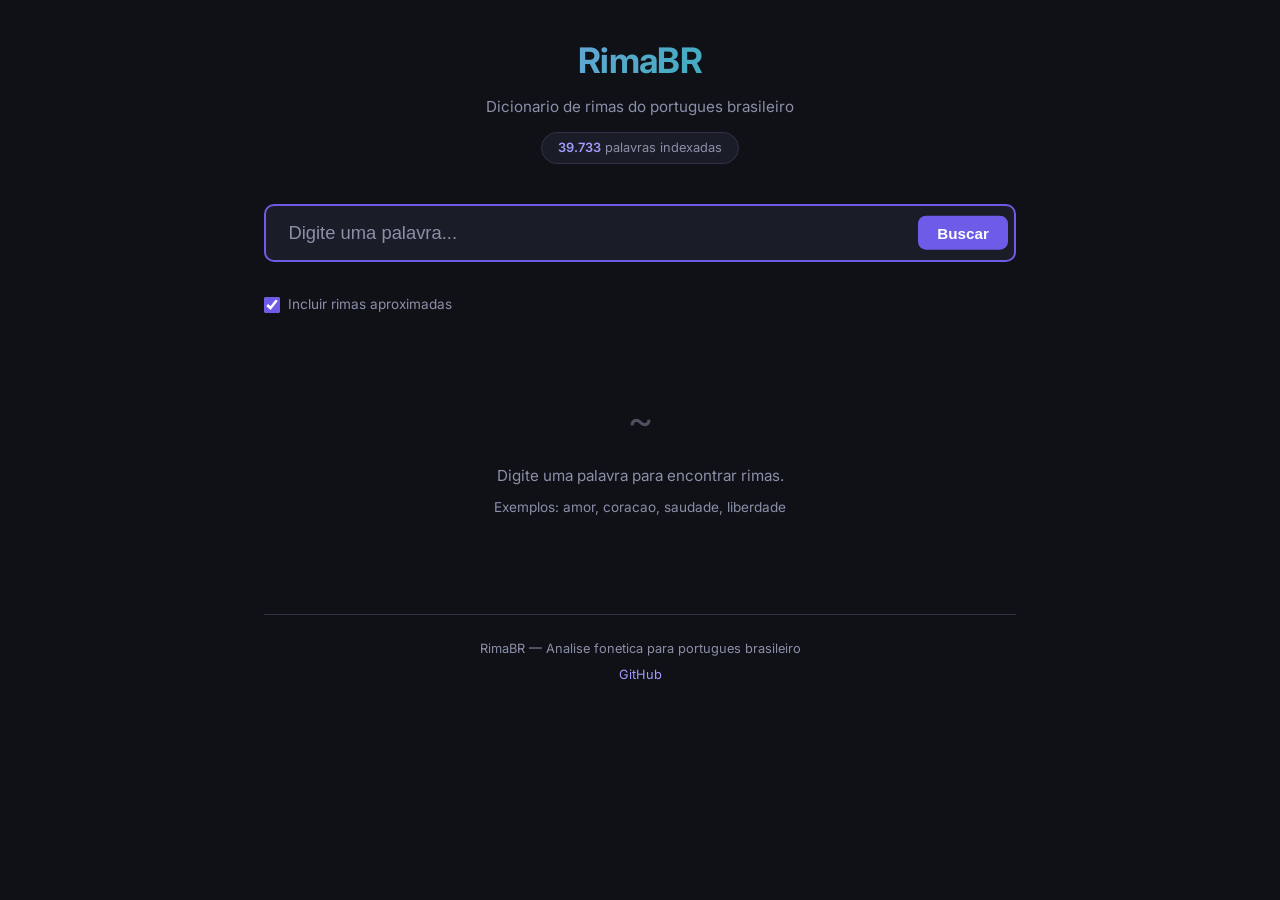
==== docs/index.html @ 6bec6268 "Add RimaBR static rhyme finder for GitHub Pages Build pipeline (build_index.py) pre-computes phoneti" ====
<!DOCTYPE html>
<html lang="pt-BR">
<head>
  <meta charset="UTF-8">
  <meta name="viewport" content="width=device-width, initial-scale=1.0">
  <title>RimaBR - Dicionario de Rimas do Portugues Brasileiro</title>
  <meta name="description" content="Encontre rimas perfeitas e aproximadas em portugues brasileiro. Ferramenta gratuita com analise fonetica de mais de 39.000 palavras.">
  <link rel="stylesheet" href="style.css">
  <link rel="preconnect" href="https://fonts.googleapis.com">
  <link href="https://fonts.googleapis.com/css2?family=Inter:wght@400;600;700&display=swap" rel="stylesheet">
</head>
<body>
  <div class="container">
    <header>
      <h1>RimaBR</h1>
      <p>Dicionario de rimas do portugues brasileiro</p>
      <div class="stats" id="stats">Carregando...</div>
    </header>

    <div class="search-box">
      <input
        type="text"
        id="search-input"
        placeholder="Digite uma palavra..."
        autocomplete="off"
        spellcheck="false"
        disabled
      >
      <button id="search-btn" disabled>Buscar</button>
      <div class="autocomplete" id="autocomplete"></div>
    </div>

    <div class="options">
      <label class="toggle">
        <input type="checkbox" id="near-toggle" checked>
        Incluir rimas aproximadas
      </label>
    </div>

    <div class="loading" id="loading" style="display:none">
      <span class="spinner"></span> Buscando rimas...
    </div>

    <div id="results">
      <div class="empty-state">
        <div class="icon">~</div>
        <p>Digite uma palavra para encontrar rimas.</p>
        <p style="margin-top:0.5rem;font-size:0.85rem">Exemplos: amor, coracao, saudade, liberdade</p>
      </div>
    </div>

    <footer>
      <p>RimaBR &mdash; Analise fonetica para portugues brasileiro</p>
      <p style="margin-top:0.3rem">
        <a href="https://github.com/guitorte/language-play-ptbr">GitHub</a>
      </p>
    </footer>
  </div>

  <script type="module" src="js/app.js"></script>
</body>
</html>
---- docs/style.css ----
/* RimaBR - Brazilian Portuguese Rhyme Finder */

:root {
  --bg: #0f1117;
  --surface: #1a1d27;
  --surface2: #232736;
  --border: #2e3347;
  --text: #e4e6f0;
  --text-dim: #8b8fa8;
  --accent: #6c5ce7;
  --accent-light: #a29bfe;
  --green: #00b894;
  --yellow: #fdcb6e;
  --orange: #e17055;
  --red: #d63031;
  --tag-bg: #2d2f45;
  --radius: 10px;
  --shadow: 0 4px 24px rgba(0,0,0,0.3);
}

* { margin: 0; padding: 0; box-sizing: border-box; }

body {
  font-family: 'Inter', -apple-system, BlinkMacSystemFont, 'Segoe UI', Roboto, sans-serif;
  background: var(--bg);
  color: var(--text);
  min-height: 100vh;
  line-height: 1.6;
}

.container {
  max-width: 800px;
  margin: 0 auto;
  padding: 2rem 1.5rem;
}

/* Header */
header {
  text-align: center;
  margin-bottom: 2.5rem;
}

header h1 {
  font-size: 2.2rem;
  font-weight: 700;
  letter-spacing: -0.02em;
  background: linear-gradient(135deg, var(--accent-light), var(--green));
  -webkit-background-clip: text;
  -webkit-text-fill-color: transparent;
  background-clip: text;
}

header p {
  color: var(--text-dim);
  margin-top: 0.4rem;
  font-size: 0.95rem;
}

.stats {
  display: inline-block;
  background: var(--surface);
  border: 1px solid var(--border);
  border-radius: 20px;
  padding: 0.3rem 1rem;
  font-size: 0.8rem;
  color: var(--text-dim);
  margin-top: 0.8rem;
}

.stats span { color: var(--accent-light); font-weight: 600; }

/* Search box */
.search-box {
  position: relative;
  margin-bottom: 2rem;
}

.search-box input {
  width: 100%;
  padding: 1rem 1.4rem;
  padding-right: 6rem;
  font-size: 1.15rem;
  background: var(--surface);
  border: 2px solid var(--border);
  border-radius: var(--radius);
  color: var(--text);
  outline: none;
  transition: border-color 0.2s;
}

.search-box input:focus {
  border-color: var(--accent);
}

.search-box input::placeholder {
  color: var(--text-dim);
}

.search-box button {
  position: absolute;
  right: 0.5rem;
  top: 50%;
  transform: translateY(-50%);
  padding: 0.55rem 1.2rem;
  background: var(--accent);
  color: #fff;
  border: none;
  border-radius: 8px;
  font-size: 0.95rem;
  font-weight: 600;
  cursor: pointer;
  transition: background 0.2s;
}

.search-box button:hover { background: var(--accent-light); }
.search-box button:disabled { opacity: 0.4; cursor: not-allowed; }

/* Autocomplete dropdown */
.autocomplete {
  position: absolute;
  top: 100%;
  left: 0;
  right: 0;
  background: var(--surface);
  border: 1px solid var(--border);
  border-radius: 0 0 var(--radius) var(--radius);
  max-height: 220px;
  overflow-y: auto;
  z-index: 10;
  display: none;
}

.autocomplete.open { display: block; }

.autocomplete div {
  padding: 0.6rem 1.2rem;
  cursor: pointer;
  font-size: 0.95rem;
}

.autocomplete div:hover,
.autocomplete div.active {
  background: var(--surface2);
  color: var(--accent-light);
}

/* Options row */
.options {
  display: flex;
  gap: 1rem;
  margin-bottom: 1.5rem;
  flex-wrap: wrap;
}

.toggle {
  display: flex;
  align-items: center;
  gap: 0.5rem;
  font-size: 0.85rem;
  color: var(--text-dim);
  cursor: pointer;
}

.toggle input[type="checkbox"] {
  accent-color: var(--accent);
  width: 16px;
  height: 16px;
}

/* Loading */
.loading {
  text-align: center;
  padding: 2rem;
  color: var(--text-dim);
}

.loading .spinner {
  display: inline-block;
  width: 24px;
  height: 24px;
  border: 3px solid var(--border);
  border-top-color: var(--accent);
  border-radius: 50%;
  animation: spin 0.8s linear infinite;
  margin-right: 0.5rem;
  vertical-align: middle;
}

@keyframes spin { to { transform: rotate(360deg); } }

/* Results */
.results { margin-top: 1rem; }

.results-section {
  margin-bottom: 2rem;
}

.results-section h2 {
  font-size: 1rem;
  font-weight: 600;
  color: var(--text-dim);
  text-transform: uppercase;
  letter-spacing: 0.08em;
  margin-bottom: 0.8rem;
  padding-bottom: 0.4rem;
  border-bottom: 1px solid var(--border);
}

.results-section h2 .count {
  color: var(--accent-light);
  font-weight: 700;
}

/* Analysis card */
.analysis-card {
  background: var(--surface);
  border: 1px solid var(--border);
  border-radius: var(--radius);
  padding: 1rem 1.2rem;
  margin-bottom: 1.5rem;
}

.analysis-card .word-title {
  font-size: 1.3rem;
  font-weight: 700;
  margin-bottom: 0.5rem;
}

.analysis-card .syllables {
  color: var(--accent-light);
  font-family: monospace;
  font-size: 1rem;
}

.analysis-card .tags {
  display: flex;
  gap: 0.4rem;
  flex-wrap: wrap;
  margin-top: 0.6rem;
}

.tag {
  display: inline-block;
  padding: 0.2rem 0.6rem;
  background: var(--tag-bg);
  border-radius: 6px;
  font-size: 0.78rem;
  color: var(--text-dim);
}

.tag.stress { color: var(--green); }
.tag.vowel { color: var(--yellow); }
.tag.rhyme-key { color: var(--accent-light); }

/* Word grid */
.word-grid {
  display: grid;
  grid-template-columns: repeat(auto-fill, minmax(160px, 1fr));
  gap: 0.5rem;
}

.word-card {
  background: var(--surface);
  border: 1px solid var(--border);
  border-radius: 8px;
  padding: 0.65rem 0.85rem;
  cursor: default;
  transition: border-color 0.15s, transform 0.15s;
}

.word-card:hover {
  border-color: var(--accent);
  transform: translateY(-1px);
}

.word-card .word {
  font-weight: 600;
  font-size: 0.98rem;
}

.word-card .meta {
  display: flex;
  align-items: center;
  gap: 0.4rem;
  margin-top: 0.25rem;
}

.score-bar {
  flex: 1;
  height: 4px;
  background: var(--border);
  border-radius: 2px;
  overflow: hidden;
}

.score-bar .fill {
  height: 100%;
  border-radius: 2px;
  transition: width 0.3s ease;
}

.score-bar .fill.perfect { background: var(--green); }
.score-bar .fill.strong { background: var(--accent-light); }
.score-bar .fill.good { background: var(--yellow); }
.score-bar .fill.weak { background: var(--orange); }
.score-bar .fill.poor { background: var(--red); }

.word-card .score-label {
  font-size: 0.7rem;
  color: var(--text-dim);
  min-width: 2.2rem;
  text-align: right;
}

/* Empty state */
.empty-state {
  text-align: center;
  padding: 3rem 1rem;
  color: var(--text-dim);
}

.empty-state .icon {
  font-size: 2.5rem;
  margin-bottom: 0.8rem;
  opacity: 0.5;
}

.empty-state p { font-size: 0.95rem; }

/* Footer */
footer {
  text-align: center;
  margin-top: 3rem;
  padding-top: 1.5rem;
  border-top: 1px solid var(--border);
  color: var(--text-dim);
  font-size: 0.8rem;
}

footer a {
  color: var(--accent-light);
  text-decoration: none;
}

footer a:hover { text-decoration: underline; }

/* Responsive */
@media (max-width: 600px) {
  .container { padding: 1.2rem 1rem; }
  header h1 { font-size: 1.6rem; }
  .search-box input { font-size: 1rem; padding: 0.85rem 1rem; padding-right: 5rem; }
  .word-grid { grid-template-columns: repeat(auto-fill, minmax(130px, 1fr)); }
}
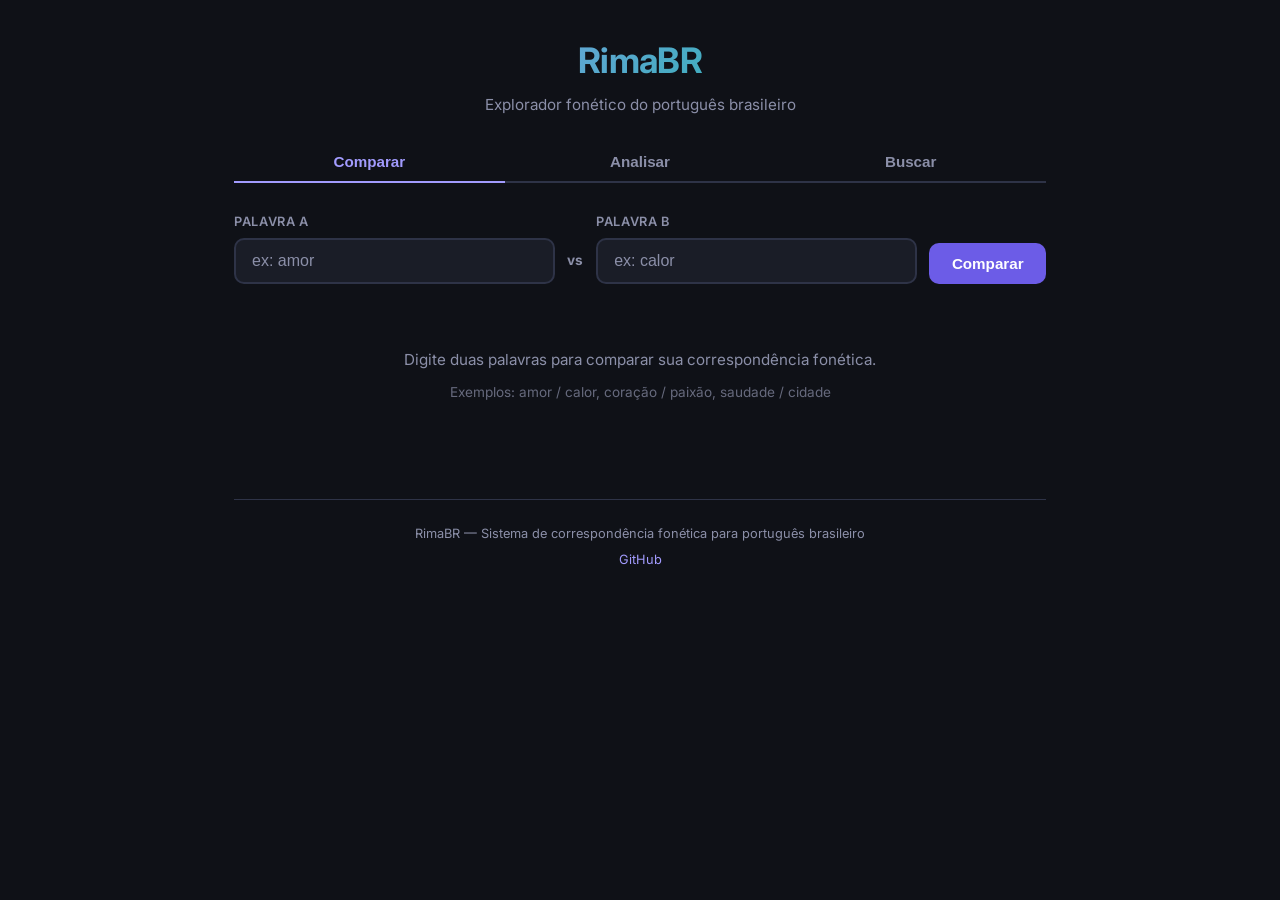
==== commit 9121d1ee: "Pivot app to phonetic match explorer with Compare/Analyze/Search tabs The web app now foregrounds th" ====
--- a/docs/index.html
+++ b/docs/index.html
@@ -3,54 +3,120 @@
 <head>
   <meta charset="UTF-8">
   <meta name="viewport" content="width=device-width, initial-scale=1.0">
-  <title>RimaBR - Dicionario de Rimas do Portugues Brasileiro</title>
-  <meta name="description" content="Encontre rimas perfeitas e aproximadas em portugues brasileiro. Ferramenta gratuita com analise fonetica de mais de 39.000 palavras.">
+  <title>RimaBR - Explorador Fonético do Português Brasileiro</title>
+  <meta name="description" content="Explore o sistema de correspondência fonética do português brasileiro. Compare palavras, visualize análises e entenda como funciona a rima.">
   <link rel="stylesheet" href="style.css">
   <link rel="preconnect" href="https://fonts.googleapis.com">
-  <link href="https://fonts.googleapis.com/css2?family=Inter:wght@400;600;700&display=swap" rel="stylesheet">
+  <link href="https://fonts.googleapis.com/css2?family=Inter:wght@400;500;600;700&display=swap" rel="stylesheet">
 </head>
 <body>
   <div class="container">
     <header>
       <h1>RimaBR</h1>
-      <p>Dicionario de rimas do portugues brasileiro</p>
-      <div class="stats" id="stats">Carregando...</div>
+      <p class="subtitle">Explorador fonético do português brasileiro</p>
     </header>
 
-    <div class="search-box">
-      <input
-        type="text"
-        id="search-input"
-        placeholder="Digite uma palavra..."
-        autocomplete="off"
-        spellcheck="false"
-        disabled
-      >
-      <button id="search-btn" disabled>Buscar</button>
-      <div class="autocomplete" id="autocomplete"></div>
-    </div>
+    <!-- Tab Navigation -->
+    <nav class="tabs" role="tablist">
+      <button class="tab active" data-tab="compare" role="tab" aria-selected="true">Comparar</button>
+      <button class="tab" data-tab="analyze" role="tab" aria-selected="false">Analisar</button>
+      <button class="tab" data-tab="search" role="tab" aria-selected="false">Buscar</button>
+    </nav>
 
-    <div class="options">
-      <label class="toggle">
-        <input type="checkbox" id="near-toggle" checked>
-        Incluir rimas aproximadas
-      </label>
-    </div>
+    <!-- ==================== COMPARE TAB ==================== -->
+    <section id="tab-compare" class="tab-content active">
+      <div class="compare-inputs">
+        <div class="input-group">
+          <label for="word-a">Palavra A</label>
+          <div class="search-box">
+            <input type="text" id="word-a" placeholder="ex: amor" autocomplete="off" spellcheck="false">
+            <div class="autocomplete" id="ac-a"></div>
+          </div>
+        </div>
+        <div class="compare-vs">vs</div>
+        <div class="input-group">
+          <label for="word-b">Palavra B</label>
+          <div class="search-box">
+            <input type="text" id="word-b" placeholder="ex: calor" autocomplete="off" spellcheck="false">
+            <div class="autocomplete" id="ac-b"></div>
+          </div>
+        </div>
+        <button id="compare-btn" class="action-btn">Comparar</button>
+      </div>
 
-    <div class="loading" id="loading" style="display:none">
-      <span class="spinner"></span> Buscando rimas...
-    </div>
+      <!-- Context Switcher -->
+      <div class="context-switcher" id="context-switcher" style="display:none">
+        <span class="context-label">Contexto:</span>
+        <div class="context-pills">
+          <button class="pill active" data-ctx="general">Geral</button>
+          <button class="pill" data-ctx="strict_rhyme">Rima Estrita</button>
+          <button class="pill" data-ctx="assonance">Assonância</button>
+          <button class="pill" data-ctx="hip_hop">Hip-Hop</button>
+        </div>
+      </div>
 
-    <div id="results">
-      <div class="empty-state">
-        <div class="icon">~</div>
-        <p>Digite uma palavra para encontrar rimas.</p>
-        <p style="margin-top:0.5rem;font-size:0.85rem">Exemplos: amor, coracao, saudade, liberdade</p>
+      <div id="compare-results"></div>
+
+      <div class="empty-hint" id="compare-hint">
+        <p>Digite duas palavras para comparar sua correspondência fonética.</p>
+        <p class="examples">Exemplos: amor / calor, coração / paixão, saudade / cidade</p>
       </div>
-    </div>
+    </section>
+
+    <!-- ==================== ANALYZE TAB ==================== -->
+    <section id="tab-analyze" class="tab-content">
+      <div class="analyze-inputs">
+        <div class="input-group wide">
+          <label for="word-analyze">Palavra</label>
+          <div class="search-box">
+            <input type="text" id="word-analyze" placeholder="ex: coração" autocomplete="off" spellcheck="false">
+            <div class="autocomplete" id="ac-analyze"></div>
+          </div>
+        </div>
+        <button id="analyze-btn" class="action-btn">Analisar</button>
+      </div>
+
+      <div id="analyze-results"></div>
+
+      <div class="empty-hint" id="analyze-hint">
+        <p>Digite uma palavra para ver sua anatomia fonética completa.</p>
+        <p class="examples">Sílabas, acentuação, vogal tônica, sequências vocálicas e consonantais, prefixo e sufixo.</p>
+      </div>
+    </section>
+
+    <!-- ==================== SEARCH TAB ==================== -->
+    <section id="tab-search" class="tab-content">
+      <div class="search-inputs">
+        <div class="input-group wide">
+          <div class="search-box">
+            <input type="text" id="search-input" placeholder="Digite uma palavra..." autocomplete="off" spellcheck="false" disabled>
+            <div class="autocomplete" id="ac-search"></div>
+          </div>
+        </div>
+        <button id="search-btn" class="action-btn" disabled>Buscar</button>
+      </div>
+
+      <div class="options">
+        <label class="toggle">
+          <input type="checkbox" id="near-toggle" checked>
+          Incluir rimas aproximadas
+        </label>
+      </div>
+
+      <div class="loading" id="loading" style="display:none">
+        <span class="spinner"></span> Buscando rimas...
+      </div>
+
+      <div id="search-results"></div>
+
+      <div class="empty-hint" id="search-hint">
+        <p>Digite uma palavra para encontrar rimas no dicionário.</p>
+        <div class="stats" id="stats">Carregando...</div>
+      </div>
+    </section>
 
     <footer>
-      <p>RimaBR &mdash; Analise fonetica para portugues brasileiro</p>
+      <p>RimaBR &mdash; Sistema de correspondência fonética para português brasileiro</p>
       <p style="margin-top:0.3rem">
         <a href="https://github.com/guitorte/language-play-ptbr">GitHub</a>
       </p>
--- a/docs/style.css
+++ b/docs/style.css
@@ -1,4 +1,4 @@
-/* RimaBR - Brazilian Portuguese Rhyme Finder */
+/* RimaBR - Explorador Fonético do Português Brasileiro */
 
 :root {
   --bg: #0f1117;
@@ -10,9 +10,13 @@
   --accent: #6c5ce7;
   --accent-light: #a29bfe;
   --green: #00b894;
+  --green-dim: rgba(0,184,148,0.15);
   --yellow: #fdcb6e;
+  --yellow-dim: rgba(253,203,110,0.15);
   --orange: #e17055;
+  --orange-dim: rgba(225,112,85,0.15);
   --red: #d63031;
+  --red-dim: rgba(214,48,49,0.15);
   --tag-bg: #2d2f45;
   --radius: 10px;
   --shadow: 0 4px 24px rgba(0,0,0,0.3);
@@ -29,15 +33,16 @@
 }
 
 .container {
-  max-width: 800px;
+  max-width: 860px;
   margin: 0 auto;
   padding: 2rem 1.5rem;
 }
 
-/* Header */
+/* ===== Header ===== */
+
 header {
   text-align: center;
-  margin-bottom: 2.5rem;
+  margin-bottom: 1.5rem;
 }
 
 header h1 {
@@ -50,36 +55,90 @@
   background-clip: text;
 }
 
-header p {
-  color: var(--text-dim);
-  margin-top: 0.4rem;
+header .subtitle {
+  color: var(--text-dim);
+  margin-top: 0.3rem;
   font-size: 0.95rem;
 }
 
-.stats {
-  display: inline-block;
-  background: var(--surface);
-  border: 1px solid var(--border);
-  border-radius: 20px;
-  padding: 0.3rem 1rem;
+/* ===== Tab Navigation ===== */
+
+.tabs {
+  display: flex;
+  gap: 0;
+  margin-bottom: 1.8rem;
+  border-bottom: 2px solid var(--border);
+}
+
+.tab {
+  flex: 1;
+  padding: 0.7rem 1rem;
+  background: none;
+  border: none;
+  border-bottom: 2px solid transparent;
+  margin-bottom: -2px;
+  color: var(--text-dim);
+  font-size: 0.95rem;
+  font-weight: 600;
+  cursor: pointer;
+  transition: color 0.2s, border-color 0.2s;
+}
+
+.tab:hover { color: var(--text); }
+
+.tab.active {
+  color: var(--accent-light);
+  border-bottom-color: var(--accent-light);
+}
+
+.tab-content { display: none; }
+.tab-content.active { display: block; }
+
+/* ===== Input Groups ===== */
+
+.compare-inputs {
+  display: flex;
+  gap: 0.8rem;
+  align-items: flex-end;
+  margin-bottom: 1rem;
+}
+
+.compare-vs {
+  font-weight: 700;
+  color: var(--text-dim);
+  font-size: 0.85rem;
+  padding-bottom: 0.75rem;
+  flex-shrink: 0;
+}
+
+.analyze-inputs, .search-inputs {
+  display: flex;
+  gap: 0.8rem;
+  align-items: flex-end;
+  margin-bottom: 1rem;
+}
+
+.input-group { flex: 1; min-width: 0; }
+.input-group.wide { flex: 2; }
+
+.input-group label {
+  display: block;
   font-size: 0.8rem;
-  color: var(--text-dim);
-  margin-top: 0.8rem;
-}
-
-.stats span { color: var(--accent-light); font-weight: 600; }
-
-/* Search box */
+  font-weight: 600;
+  color: var(--text-dim);
+  margin-bottom: 0.35rem;
+  text-transform: uppercase;
+  letter-spacing: 0.05em;
+}
+
 .search-box {
   position: relative;
-  margin-bottom: 2rem;
 }
 
 .search-box input {
   width: 100%;
-  padding: 1rem 1.4rem;
-  padding-right: 6rem;
-  font-size: 1.15rem;
+  padding: 0.75rem 1rem;
+  font-size: 1rem;
   background: var(--surface);
   border: 2px solid var(--border);
   border-radius: var(--radius);
@@ -88,34 +147,29 @@
   transition: border-color 0.2s;
 }
 
-.search-box input:focus {
-  border-color: var(--accent);
-}
-
-.search-box input::placeholder {
-  color: var(--text-dim);
-}
-
-.search-box button {
-  position: absolute;
-  right: 0.5rem;
-  top: 50%;
-  transform: translateY(-50%);
-  padding: 0.55rem 1.2rem;
+.search-box input:focus { border-color: var(--accent); }
+.search-box input::placeholder { color: var(--text-dim); }
+.search-box input:disabled { opacity: 0.5; }
+
+.action-btn {
+  padding: 0.75rem 1.4rem;
   background: var(--accent);
   color: #fff;
   border: none;
-  border-radius: 8px;
+  border-radius: var(--radius);
   font-size: 0.95rem;
   font-weight: 600;
   cursor: pointer;
   transition: background 0.2s;
-}
-
-.search-box button:hover { background: var(--accent-light); }
-.search-box button:disabled { opacity: 0.4; cursor: not-allowed; }
-
-/* Autocomplete dropdown */
+  white-space: nowrap;
+  flex-shrink: 0;
+}
+
+.action-btn:hover { background: var(--accent-light); }
+.action-btn:disabled { opacity: 0.4; cursor: not-allowed; }
+
+/* ===== Autocomplete ===== */
+
 .autocomplete {
   position: absolute;
   top: 100%;
@@ -133,9 +187,9 @@
 .autocomplete.open { display: block; }
 
 .autocomplete div {
-  padding: 0.6rem 1.2rem;
+  padding: 0.5rem 1rem;
   cursor: pointer;
-  font-size: 0.95rem;
+  font-size: 0.9rem;
 }
 
 .autocomplete div:hover,
@@ -144,7 +198,52 @@
   color: var(--accent-light);
 }
 
-/* Options row */
+/* ===== Context Switcher ===== */
+
+.context-switcher {
+  display: flex;
+  align-items: center;
+  gap: 0.6rem;
+  margin-bottom: 1.2rem;
+  flex-wrap: wrap;
+}
+
+.context-label {
+  font-size: 0.8rem;
+  font-weight: 600;
+  color: var(--text-dim);
+  text-transform: uppercase;
+  letter-spacing: 0.05em;
+}
+
+.context-pills {
+  display: flex;
+  gap: 0.35rem;
+  flex-wrap: wrap;
+}
+
+.pill {
+  padding: 0.35rem 0.85rem;
+  background: var(--surface);
+  border: 1px solid var(--border);
+  border-radius: 20px;
+  color: var(--text-dim);
+  font-size: 0.8rem;
+  font-weight: 500;
+  cursor: pointer;
+  transition: all 0.15s;
+}
+
+.pill:hover { border-color: var(--accent); color: var(--text); }
+
+.pill.active {
+  background: var(--accent);
+  border-color: var(--accent);
+  color: #fff;
+}
+
+/* ===== Options / Toggles ===== */
+
 .options {
   display: flex;
   gap: 1rem;
@@ -167,7 +266,8 @@
   height: 16px;
 }
 
-/* Loading */
+/* ===== Loading ===== */
+
 .loading {
   text-align: center;
   padding: 2rem;
@@ -188,12 +288,313 @@
 
 @keyframes spin { to { transform: rotate(360deg); } }
 
-/* Results */
-.results { margin-top: 1rem; }
-
-.results-section {
-  margin-bottom: 2rem;
-}
+/* ===== Empty Hints ===== */
+
+.empty-hint {
+  text-align: center;
+  padding: 3rem 1rem;
+  color: var(--text-dim);
+}
+
+.empty-hint p { font-size: 0.95rem; }
+
+.empty-hint .examples {
+  margin-top: 0.6rem;
+  font-size: 0.85rem;
+  color: var(--text-dim);
+  opacity: 0.7;
+}
+
+.stats {
+  display: inline-block;
+  background: var(--surface);
+  border: 1px solid var(--border);
+  border-radius: 20px;
+  padding: 0.3rem 1rem;
+  font-size: 0.8rem;
+  color: var(--text-dim);
+  margin-top: 0.8rem;
+}
+
+.stats span { color: var(--accent-light); font-weight: 600; }
+
+/* ===== COMPARE VIEW ===== */
+
+/* Overall score gauge */
+.compare-score-header {
+  text-align: center;
+  padding: 1.5rem 1rem;
+  margin-bottom: 1.2rem;
+  background: var(--surface);
+  border: 1px solid var(--border);
+  border-radius: var(--radius);
+}
+
+.score-value {
+  font-size: 3rem;
+  font-weight: 700;
+  line-height: 1;
+  margin-bottom: 0.3rem;
+}
+
+.score-value.perfect { color: var(--green); }
+.score-value.strong { color: var(--accent-light); }
+.score-value.good { color: var(--yellow); }
+.score-value.weak { color: var(--orange); }
+.score-value.poor, .score-value.none { color: var(--red); }
+
+.score-level {
+  font-size: 0.85rem;
+  font-weight: 600;
+  text-transform: uppercase;
+  letter-spacing: 0.08em;
+}
+
+.score-level.perfect { color: var(--green); }
+.score-level.strong { color: var(--accent-light); }
+.score-level.good { color: var(--yellow); }
+.score-level.weak { color: var(--orange); }
+.score-level.poor, .score-level.none { color: var(--red); }
+
+/* Context scores row */
+.context-scores {
+  display: flex;
+  gap: 0.5rem;
+  justify-content: center;
+  margin-top: 0.8rem;
+  flex-wrap: wrap;
+}
+
+.ctx-score {
+  font-size: 0.75rem;
+  padding: 0.2rem 0.6rem;
+  background: var(--tag-bg);
+  border-radius: 6px;
+  color: var(--text-dim);
+}
+
+.ctx-score.active { border: 1px solid var(--accent); color: var(--accent-light); }
+.ctx-score .val { font-weight: 700; }
+
+/* Side-by-side feature cards */
+.features-pair {
+  display: grid;
+  grid-template-columns: 1fr 1fr;
+  gap: 0.8rem;
+  margin-bottom: 1.2rem;
+}
+
+.feature-card {
+  background: var(--surface);
+  border: 1px solid var(--border);
+  border-radius: var(--radius);
+  padding: 1rem;
+}
+
+.feature-card .fc-word {
+  font-size: 1.2rem;
+  font-weight: 700;
+  margin-bottom: 0.6rem;
+}
+
+.feature-card .fc-syllables {
+  font-family: 'Inter', monospace;
+  font-size: 1rem;
+  color: var(--accent-light);
+  margin-bottom: 0.5rem;
+  letter-spacing: 0.02em;
+}
+
+.fc-syllables .syl {
+  display: inline-block;
+  padding: 0.15rem 0.4rem;
+  border-radius: 4px;
+  background: var(--tag-bg);
+  margin-right: 0.2rem;
+}
+
+.fc-syllables .syl.tonic {
+  background: var(--accent);
+  color: #fff;
+  font-weight: 600;
+}
+
+.feature-card .fc-tags {
+  display: flex;
+  gap: 0.35rem;
+  flex-wrap: wrap;
+}
+
+.fc-tag {
+  display: inline-block;
+  padding: 0.15rem 0.5rem;
+  background: var(--tag-bg);
+  border-radius: 5px;
+  font-size: 0.75rem;
+  color: var(--text-dim);
+}
+
+.fc-tag.stress { color: var(--green); }
+.fc-tag.vowel { color: var(--yellow); }
+.fc-tag.rhyme { color: var(--accent-light); }
+.fc-tag.prefix { color: var(--orange); }
+.fc-tag.suffix { color: #e17055; }
+
+/* Dimension breakdown cards */
+.dimensions {
+  display: grid;
+  grid-template-columns: 1fr 1fr;
+  gap: 0.8rem;
+  margin-bottom: 1rem;
+}
+
+.dim-card {
+  background: var(--surface);
+  border: 1px solid var(--border);
+  border-radius: var(--radius);
+  padding: 0.9rem 1rem;
+}
+
+.dim-header {
+  display: flex;
+  justify-content: space-between;
+  align-items: center;
+  margin-bottom: 0.4rem;
+}
+
+.dim-name {
+  font-size: 0.85rem;
+  font-weight: 600;
+}
+
+.dim-score {
+  font-size: 0.85rem;
+  font-weight: 700;
+  font-family: monospace;
+}
+
+.dim-desc {
+  font-size: 0.72rem;
+  color: var(--text-dim);
+  margin-bottom: 0.5rem;
+}
+
+.dim-bar {
+  height: 6px;
+  background: var(--border);
+  border-radius: 3px;
+  overflow: hidden;
+  margin-bottom: 0.6rem;
+}
+
+.dim-bar .fill {
+  height: 100%;
+  border-radius: 3px;
+  transition: width 0.4s ease;
+}
+
+.dim-bar .fill.high { background: var(--green); }
+.dim-bar .fill.mid { background: var(--yellow); }
+.dim-bar .fill.low { background: var(--orange); }
+.dim-bar .fill.none { background: var(--red); }
+
+.dim-weight {
+  font-size: 0.7rem;
+  color: var(--text-dim);
+  margin-bottom: 0.5rem;
+}
+
+/* Dimension check items */
+.dim-checks { list-style: none; }
+
+.dim-checks li {
+  font-size: 0.78rem;
+  padding: 0.15rem 0;
+  color: var(--text-dim);
+}
+
+.dim-checks li .icon {
+  display: inline-block;
+  width: 1.2em;
+  text-align: center;
+  margin-right: 0.2em;
+}
+
+.dim-checks li.pass .icon { color: var(--green); }
+.dim-checks li.partial .icon { color: var(--yellow); }
+.dim-checks li.fail .icon { color: var(--red); }
+
+/* ===== ANALYZE VIEW ===== */
+
+.analyze-card {
+  background: var(--surface);
+  border: 1px solid var(--border);
+  border-radius: var(--radius);
+  padding: 1.2rem 1.4rem;
+  margin-bottom: 1rem;
+}
+
+.analyze-card .a-word {
+  font-size: 1.8rem;
+  font-weight: 700;
+  margin-bottom: 0.6rem;
+}
+
+.analyze-card .a-syllables {
+  font-size: 1.1rem;
+  margin-bottom: 0.8rem;
+  line-height: 2;
+}
+
+.analyze-card .a-syllables .syl {
+  display: inline-block;
+  padding: 0.25rem 0.6rem;
+  border-radius: 6px;
+  background: var(--tag-bg);
+  margin-right: 0.3rem;
+  font-family: monospace;
+}
+
+.analyze-card .a-syllables .syl.tonic {
+  background: var(--accent);
+  color: #fff;
+  font-weight: 600;
+}
+
+.analyze-features {
+  display: grid;
+  grid-template-columns: 1fr 1fr;
+  gap: 0.6rem;
+}
+
+.af-item {
+  background: var(--surface2);
+  border-radius: 8px;
+  padding: 0.6rem 0.8rem;
+}
+
+.af-item .af-label {
+  font-size: 0.72rem;
+  text-transform: uppercase;
+  letter-spacing: 0.05em;
+  color: var(--text-dim);
+  margin-bottom: 0.15rem;
+}
+
+.af-item .af-value {
+  font-size: 0.95rem;
+  font-weight: 600;
+}
+
+.af-item .af-value.stress { color: var(--green); }
+.af-item .af-value.vowel { color: var(--yellow); }
+.af-item .af-value.rhyme { color: var(--accent-light); }
+.af-item .af-value.morph { color: var(--orange); }
+.af-item .af-value.seq { color: var(--text); font-family: monospace; font-size: 0.85rem; }
+
+/* ===== SEARCH VIEW (existing) ===== */
+
+.results-section { margin-bottom: 2rem; }
 
 .results-section h2 {
   font-size: 1rem;
@@ -211,7 +612,6 @@
   font-weight: 700;
 }
 
-/* Analysis card */
 .analysis-card {
   background: var(--surface);
   border: 1px solid var(--border);
@@ -252,7 +652,6 @@
 .tag.vowel { color: var(--yellow); }
 .tag.rhyme-key { color: var(--accent-light); }
 
-/* Word grid */
 .word-grid {
   display: grid;
   grid-template-columns: repeat(auto-fill, minmax(160px, 1fr));
@@ -273,10 +672,7 @@
   transform: translateY(-1px);
 }
 
-.word-card .word {
-  font-weight: 600;
-  font-size: 0.98rem;
-}
+.word-card .word { font-weight: 600; font-size: 0.98rem; }
 
 .word-card .meta {
   display: flex;
@@ -312,7 +708,8 @@
   text-align: right;
 }
 
-/* Empty state */
+/* ===== Empty State (search) ===== */
+
 .empty-state {
   text-align: center;
   padding: 3rem 1rem;
@@ -327,7 +724,8 @@
 
 .empty-state p { font-size: 0.95rem; }
 
-/* Footer */
+/* ===== Footer ===== */
+
 footer {
   text-align: center;
   margin-top: 3rem;
@@ -337,17 +735,26 @@
   font-size: 0.8rem;
 }
 
-footer a {
-  color: var(--accent-light);
-  text-decoration: none;
-}
-
+footer a { color: var(--accent-light); text-decoration: none; }
 footer a:hover { text-decoration: underline; }
 
-/* Responsive */
-@media (max-width: 600px) {
+/* ===== Responsive ===== */
+
+@media (max-width: 700px) {
   .container { padding: 1.2rem 1rem; }
   header h1 { font-size: 1.6rem; }
-  .search-box input { font-size: 1rem; padding: 0.85rem 1rem; padding-right: 5rem; }
+
+  .compare-inputs {
+    flex-direction: column;
+    align-items: stretch;
+  }
+  .compare-vs {
+    text-align: center;
+    padding: 0.3rem 0;
+  }
+
+  .features-pair { grid-template-columns: 1fr; }
+  .dimensions { grid-template-columns: 1fr; }
+  .analyze-features { grid-template-columns: 1fr; }
   .word-grid { grid-template-columns: repeat(auto-fill, minmax(130px, 1fr)); }
 }
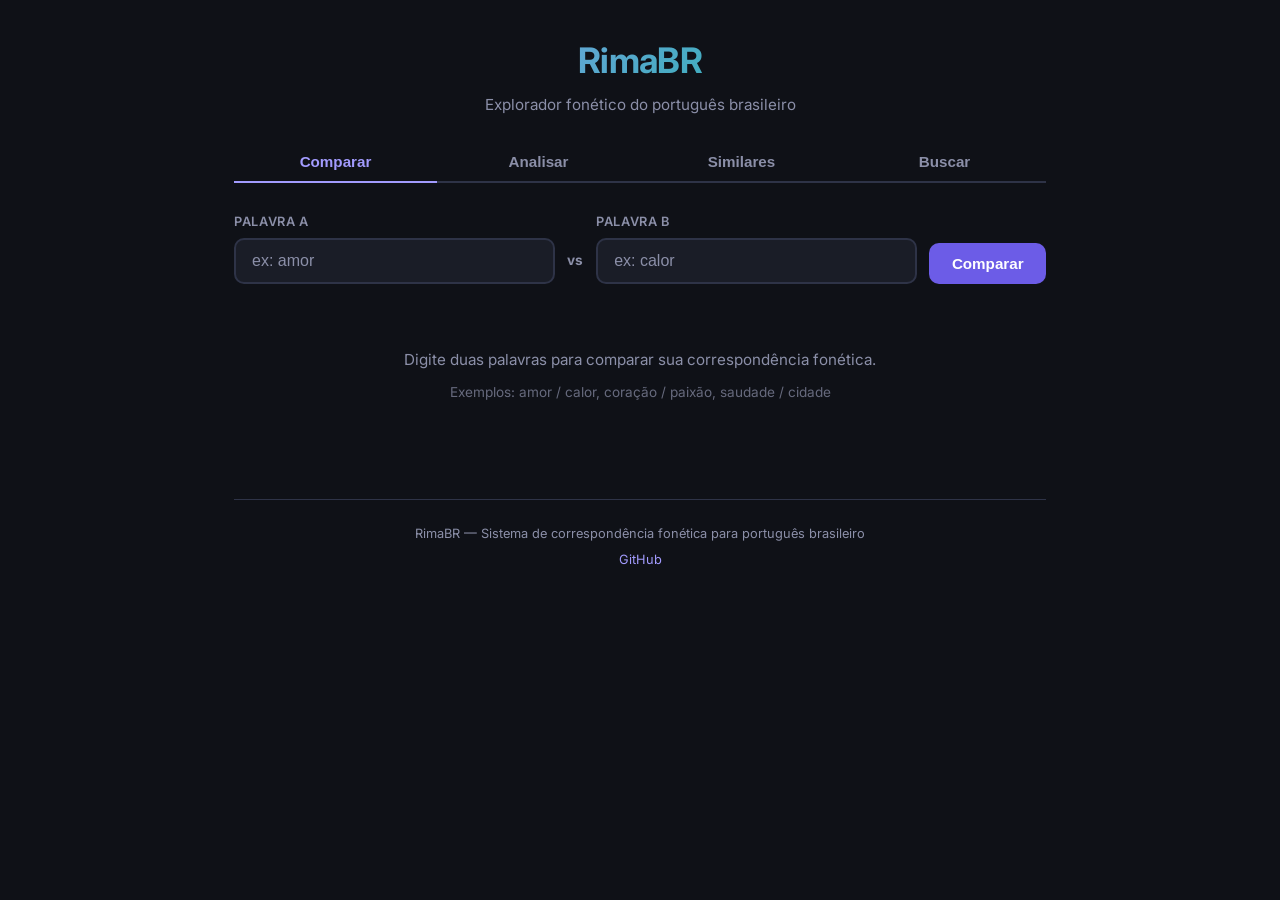
==== commit c6266375: "Add Similares tab: multi-criteria word similarity search New tab that finds words most similar to an" ====
--- a/docs/index.html
+++ b/docs/index.html
@@ -20,6 +20,7 @@
     <nav class="tabs" role="tablist">
       <button class="tab active" data-tab="compare" role="tab" aria-selected="true">Comparar</button>
       <button class="tab" data-tab="analyze" role="tab" aria-selected="false">Analisar</button>
+      <button class="tab" data-tab="similar" role="tab" aria-selected="false">Similares</button>
       <button class="tab" data-tab="search" role="tab" aria-selected="false">Buscar</button>
     </nav>
 
@@ -84,6 +85,32 @@
       </div>
     </section>
 
+    <!-- ==================== SIMILAR TAB ==================== -->
+    <section id="tab-similar" class="tab-content">
+      <div class="similar-inputs">
+        <div class="input-group wide">
+          <label for="word-similar">Palavra</label>
+          <div class="search-box">
+            <input type="text" id="word-similar" placeholder="ex: recato" autocomplete="off" spellcheck="false" disabled>
+            <div class="autocomplete" id="ac-similar"></div>
+          </div>
+        </div>
+        <button id="similar-btn" class="action-btn" disabled>Buscar Similares</button>
+      </div>
+
+      <div class="loading" id="similar-loading" style="display:none">
+        <span class="spinner"></span> Buscando palavras similares...
+      </div>
+
+      <div id="similar-results"></div>
+
+      <div class="empty-hint" id="similar-hint">
+        <p>Digite uma palavra para encontrar as mais semelhantes no dicionário.</p>
+        <p class="examples">Considera semelhança ortográfica, fonética, estrutural e morfológica juntas.</p>
+        <p class="examples">Exemplo: "recato" encontra recado, acato, recito, acetato...</p>
+      </div>
+    </section>
+
     <!-- ==================== SEARCH TAB ==================== -->
     <section id="tab-search" class="tab-content">
       <div class="search-inputs">
--- a/docs/style.css
+++ b/docs/style.css
@@ -111,6 +111,7 @@
   flex-shrink: 0;
 }
 
+.similar-inputs,
 .analyze-inputs, .search-inputs {
   display: flex;
   gap: 0.8rem;
@@ -708,6 +709,152 @@
   text-align: right;
 }
 
+/* ===== SIMILAR VIEW ===== */
+
+.similar-stats-row {
+  text-align: center;
+  font-size: 0.8rem;
+  color: var(--text-dim);
+  margin-bottom: 1.2rem;
+}
+
+.similar-stats-row strong {
+  color: var(--accent-light);
+}
+
+.sim-list {
+  display: flex;
+  flex-direction: column;
+  gap: 0.4rem;
+}
+
+.sim-card {
+  background: var(--surface);
+  border: 1px solid var(--border);
+  border-radius: 8px;
+  padding: 0.6rem 0.9rem;
+  cursor: pointer;
+  transition: border-color 0.15s, background 0.15s;
+}
+
+.sim-card:hover {
+  border-color: var(--accent);
+}
+
+.sim-card.expanded {
+  border-color: var(--accent);
+  background: var(--surface2);
+}
+
+.sim-card-main {
+  display: flex;
+  align-items: center;
+  gap: 0.6rem;
+}
+
+.sim-rank {
+  font-size: 0.75rem;
+  font-weight: 700;
+  color: var(--text-dim);
+  min-width: 1.5rem;
+  text-align: center;
+}
+
+.sim-word {
+  font-weight: 600;
+  font-size: 1rem;
+  flex: 1;
+  min-width: 0;
+  overflow: hidden;
+  text-overflow: ellipsis;
+  white-space: nowrap;
+}
+
+.sim-pct {
+  font-size: 1rem;
+  font-weight: 700;
+  font-family: monospace;
+  min-width: 3rem;
+  text-align: right;
+}
+
+.sim-pct.perfect { color: var(--green); }
+.sim-pct.strong { color: var(--accent-light); }
+.sim-pct.good { color: var(--yellow); }
+.sim-pct.weak { color: var(--orange); }
+.sim-pct.poor, .sim-pct.none { color: var(--red); }
+
+.sim-level-label {
+  font-size: 0.7rem;
+  font-weight: 600;
+  min-width: 4.5rem;
+  text-align: right;
+  text-transform: uppercase;
+  letter-spacing: 0.03em;
+}
+
+.sim-level-label.perfect { color: var(--green); }
+.sim-level-label.strong { color: var(--accent-light); }
+.sim-level-label.good { color: var(--yellow); }
+.sim-level-label.weak { color: var(--orange); }
+.sim-level-label.poor, .sim-level-label.none { color: var(--red); }
+
+/* Mini dimension bars in list view */
+.sim-dims-preview {
+  display: flex;
+  gap: 0.5rem;
+  margin-top: 0.35rem;
+  padding-left: 2.1rem;
+}
+
+.sim-dim-mini {
+  display: flex;
+  align-items: center;
+  gap: 0.25rem;
+  flex: 1;
+  min-width: 0;
+}
+
+.sim-dim-mini-label {
+  font-size: 0.62rem;
+  color: var(--text-dim);
+  text-transform: uppercase;
+  min-width: 1.8rem;
+}
+
+.sim-dim-mini-bar {
+  flex: 1;
+  height: 3px;
+  background: var(--border);
+  border-radius: 2px;
+  overflow: hidden;
+}
+
+.sim-dim-mini-bar .fill {
+  height: 100%;
+  border-radius: 2px;
+}
+
+.sim-dim-mini-bar .fill.high { background: var(--green); }
+.sim-dim-mini-bar .fill.mid { background: var(--yellow); }
+.sim-dim-mini-bar .fill.low { background: var(--orange); }
+.sim-dim-mini-bar .fill.none { background: var(--red); }
+
+/* Expanded detail inside sim card */
+.sim-card-detail {
+  margin-top: 0.8rem;
+  padding-top: 0.8rem;
+  border-top: 1px solid var(--border);
+}
+
+.sim-dim-detail {
+  margin-bottom: 0.7rem;
+}
+
+.sim-dim-detail:last-child {
+  margin-bottom: 0;
+}
+
 /* ===== Empty State (search) ===== */
 
 .empty-state {
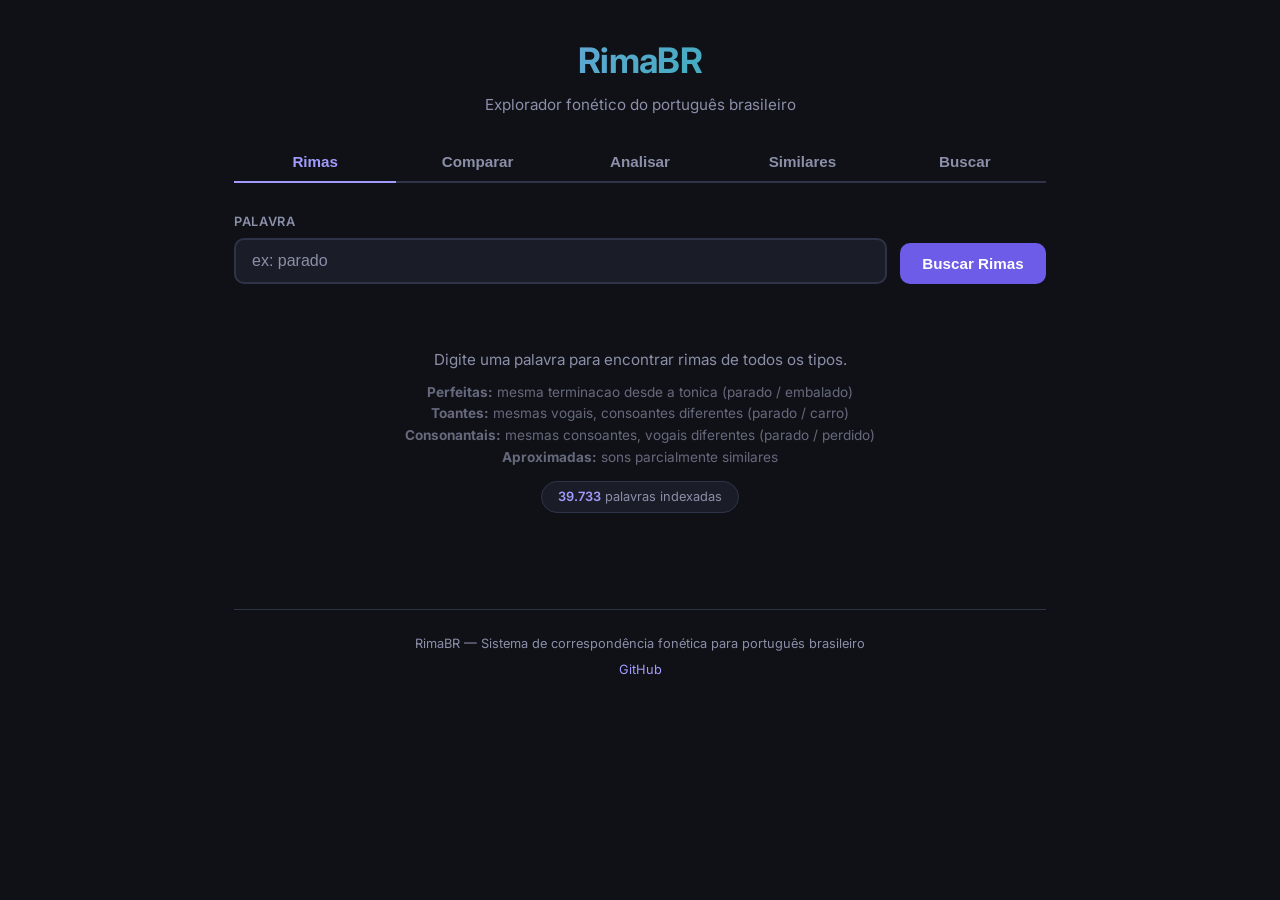
==== commit 319860a2: "Add categorized rhyme search tab (Rimas) with 4 rhyme types New "Rimas" tab as the default landing p" ====
--- a/docs/index.html
+++ b/docs/index.html
@@ -18,14 +18,46 @@
 
     <!-- Tab Navigation -->
     <nav class="tabs" role="tablist">
-      <button class="tab active" data-tab="compare" role="tab" aria-selected="true">Comparar</button>
+      <button class="tab active" data-tab="rimas" role="tab" aria-selected="true">Rimas</button>
+      <button class="tab" data-tab="compare" role="tab" aria-selected="false">Comparar</button>
       <button class="tab" data-tab="analyze" role="tab" aria-selected="false">Analisar</button>
       <button class="tab" data-tab="similar" role="tab" aria-selected="false">Similares</button>
       <button class="tab" data-tab="search" role="tab" aria-selected="false">Buscar</button>
     </nav>
 
+    <!-- ==================== RIMAS TAB ==================== -->
+    <section id="tab-rimas" class="tab-content active">
+      <div class="rimas-inputs">
+        <div class="input-group wide">
+          <label for="rimas-input">Palavra</label>
+          <div class="search-box">
+            <input type="text" id="rimas-input" placeholder="ex: parado" autocomplete="off" spellcheck="false" disabled>
+            <div class="autocomplete" id="ac-rimas"></div>
+          </div>
+        </div>
+        <button id="rimas-btn" class="action-btn" disabled>Buscar Rimas</button>
+      </div>
+
+      <div class="loading" id="rimas-loading" style="display:none">
+        <span class="spinner"></span> Buscando rimas por categoria...
+      </div>
+
+      <div id="rimas-results"></div>
+
+      <div class="empty-hint" id="rimas-hint">
+        <p>Digite uma palavra para encontrar rimas de todos os tipos.</p>
+        <p class="examples">
+          <strong>Perfeitas:</strong> mesma terminacao desde a tonica (parado / embalado)<br>
+          <strong>Toantes:</strong> mesmas vogais, consoantes diferentes (parado / carro)<br>
+          <strong>Consonantais:</strong> mesmas consoantes, vogais diferentes (parado / perdido)<br>
+          <strong>Aproximadas:</strong> sons parcialmente similares
+        </p>
+        <div class="stats" id="rimas-stats">Carregando...</div>
+      </div>
+    </section>
+
     <!-- ==================== COMPARE TAB ==================== -->
-    <section id="tab-compare" class="tab-content active">
+    <section id="tab-compare" class="tab-content">
       <div class="compare-inputs">
         <div class="input-group">
           <label for="word-a">Palavra A</label>
--- a/docs/style.css
+++ b/docs/style.css
@@ -855,6 +855,118 @@
   margin-bottom: 0;
 }
 
+/* ===== RIMAS VIEW (categorized rhyme search) ===== */
+
+.rimas-inputs {
+  display: flex;
+  gap: 0.8rem;
+  align-items: flex-end;
+  margin-bottom: 1rem;
+}
+
+.rimas-patterns {
+  display: flex;
+  gap: 0.6rem;
+  flex-wrap: wrap;
+  margin-top: 0.7rem;
+  padding-top: 0.6rem;
+  border-top: 1px solid var(--border);
+}
+
+.rimas-pattern-tag {
+  display: inline-flex;
+  align-items: center;
+  gap: 0.35rem;
+  background: var(--surface2);
+  padding: 0.25rem 0.7rem;
+  border-radius: 6px;
+  font-size: 0.8rem;
+}
+
+.rimas-pattern-label {
+  color: var(--text-dim);
+  font-weight: 500;
+}
+
+.rimas-pattern-value {
+  font-weight: 700;
+  font-family: monospace;
+  letter-spacing: 0.1em;
+}
+
+.rimas-pattern-value.vowel {
+  color: var(--yellow);
+}
+
+.rimas-category {
+  margin-bottom: 2rem;
+}
+
+.rimas-cat-header {
+  padding: 0.8rem 1rem;
+  background: var(--surface);
+  border: 1px solid var(--border);
+  border-radius: var(--radius) var(--radius) 0 0;
+  margin-bottom: 0;
+}
+
+.rimas-cat-header.perfect { border-left: 3px solid var(--green); }
+.rimas-cat-header.strong { border-left: 3px solid var(--accent-light); }
+.rimas-cat-header.good { border-left: 3px solid var(--yellow); }
+.rimas-cat-header.weak { border-left: 3px solid var(--orange); }
+
+.rimas-cat-title {
+  font-size: 1rem;
+  font-weight: 600;
+  display: flex;
+  align-items: center;
+  gap: 0.5rem;
+}
+
+.rimas-cat-title .count {
+  color: var(--accent-light);
+  font-weight: 700;
+  font-size: 0.85rem;
+}
+
+.rimas-cat-icon {
+  display: inline-flex;
+  align-items: center;
+  justify-content: center;
+  width: 1.5rem;
+  height: 1.5rem;
+  border-radius: 4px;
+  background: var(--surface2);
+  font-size: 0.8rem;
+  font-weight: 700;
+  color: var(--text-dim);
+  font-family: monospace;
+}
+
+.rimas-cat-desc {
+  font-size: 0.78rem;
+  color: var(--text-dim);
+  margin-top: 0.2rem;
+  padding-left: 2rem;
+}
+
+.rimas-cat-keys {
+  font-size: 0.72rem;
+  color: var(--text-dim);
+  font-family: monospace;
+  margin-top: 0.3rem;
+  padding-left: 2rem;
+  opacity: 0.7;
+}
+
+.rimas-category > .word-grid {
+  border: 1px solid var(--border);
+  border-top: none;
+  border-radius: 0 0 var(--radius) var(--radius);
+  padding: 0.6rem;
+  gap: 0.4rem;
+}
+
 /* ===== Empty State (search) ===== */
 
 .empty-state {
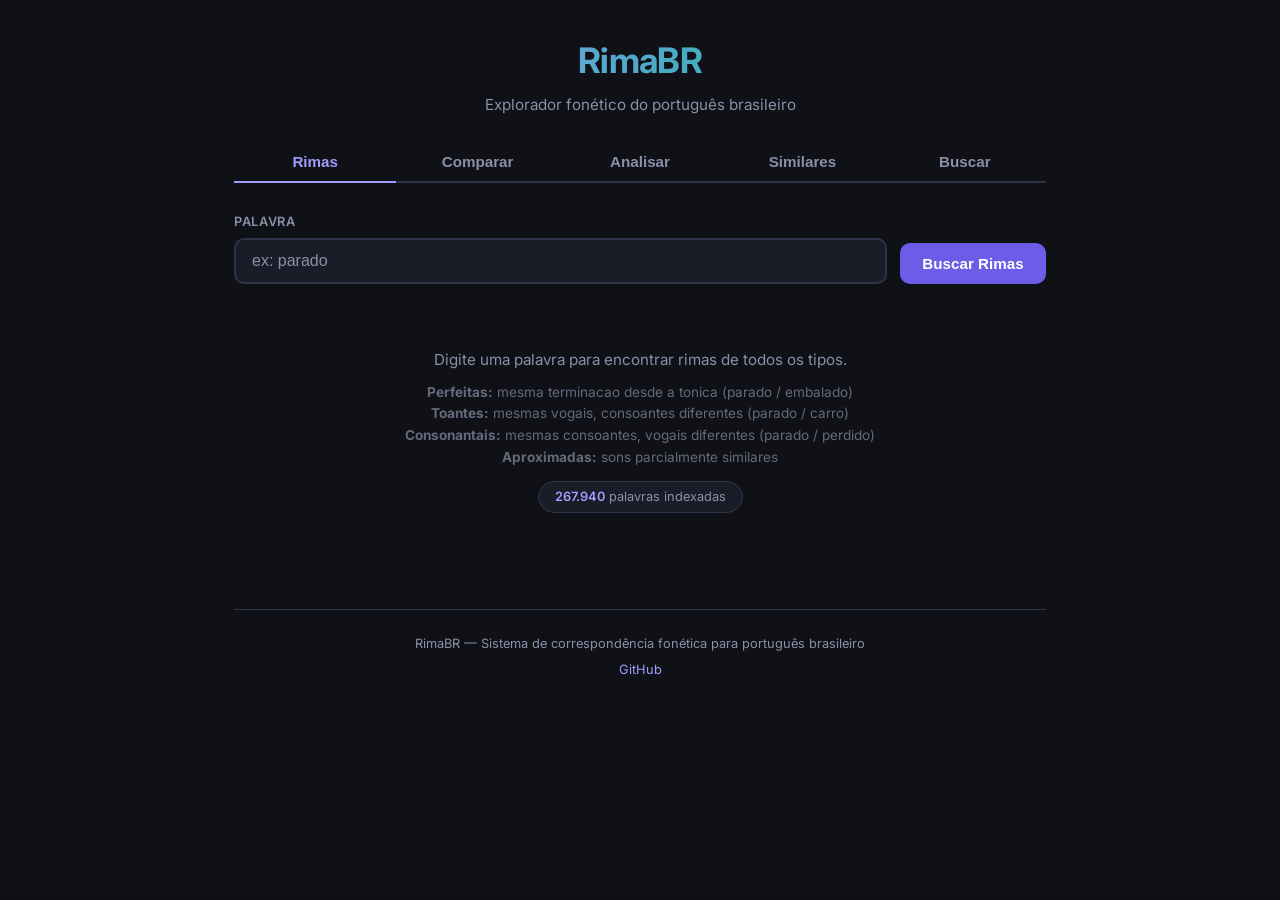
==== commit 1b7ce4c0: "Expand dictionary to 268K words, add vowel/consonant filters, fix Similares loader - Add build scrip" ====
--- a/docs/index.html
+++ b/docs/index.html
@@ -36,6 +36,16 @@
           </div>
         </div>
         <button id="rimas-btn" class="action-btn" disabled>Buscar Rimas</button>
+      </div>
+
+      <!-- Rimas Filter Tabs -->
+      <div class="rimas-filter" id="rimas-filter" style="display:none">
+        <span class="rimas-filter-label">Filtrar:</span>
+        <div class="rimas-filter-pills">
+          <button class="pill active" data-rimas-filter="all">Todas</button>
+          <button class="pill" data-rimas-filter="vowels">Vogais</button>
+          <button class="pill" data-rimas-filter="consonants">Consoantes</button>
+        </div>
       </div>
 
       <div class="loading" id="rimas-loading" style="display:none">
--- a/docs/style.css
+++ b/docs/style.css
@@ -864,6 +864,29 @@
   margin-bottom: 1rem;
 }
 
+/* Rimas filter pills */
+.rimas-filter {
+  display: flex;
+  align-items: center;
+  gap: 0.6rem;
+  margin-bottom: 1rem;
+  flex-wrap: wrap;
+}
+
+.rimas-filter-label {
+  font-size: 0.8rem;
+  font-weight: 600;
+  color: var(--text-dim);
+  text-transform: uppercase;
+  letter-spacing: 0.05em;
+}
+
+.rimas-filter-pills {
+  display: flex;
+  gap: 0.35rem;
+  flex-wrap: wrap;
+}
+
 .rimas-patterns {
   display: flex;
   gap: 0.6rem;
@@ -1003,7 +1026,14 @@
   .container { padding: 1.2rem 1rem; }
   header h1 { font-size: 1.6rem; }
 
-  .compare-inputs {
+  .tabs { overflow-x: auto; flex-wrap: nowrap; }
+  .tab { font-size: 0.85rem; padding: 0.6rem 0.6rem; white-space: nowrap; }
+
+  .compare-inputs,
+  .rimas-inputs,
+  .similar-inputs,
+  .analyze-inputs,
+  .search-inputs {
     flex-direction: column;
     align-items: stretch;
   }
@@ -1012,8 +1042,14 @@
     padding: 0.3rem 0;
   }
 
+  .rimas-filter { gap: 0.4rem; }
+  .rimas-filter-label { font-size: 0.72rem; }
+
   .features-pair { grid-template-columns: 1fr; }
   .dimensions { grid-template-columns: 1fr; }
   .analyze-features { grid-template-columns: 1fr; }
   .word-grid { grid-template-columns: repeat(auto-fill, minmax(130px, 1fr)); }
-}
+
+  .sim-dims-preview { padding-left: 0; flex-wrap: wrap; }
+  .sim-card-main { flex-wrap: wrap; }
+}
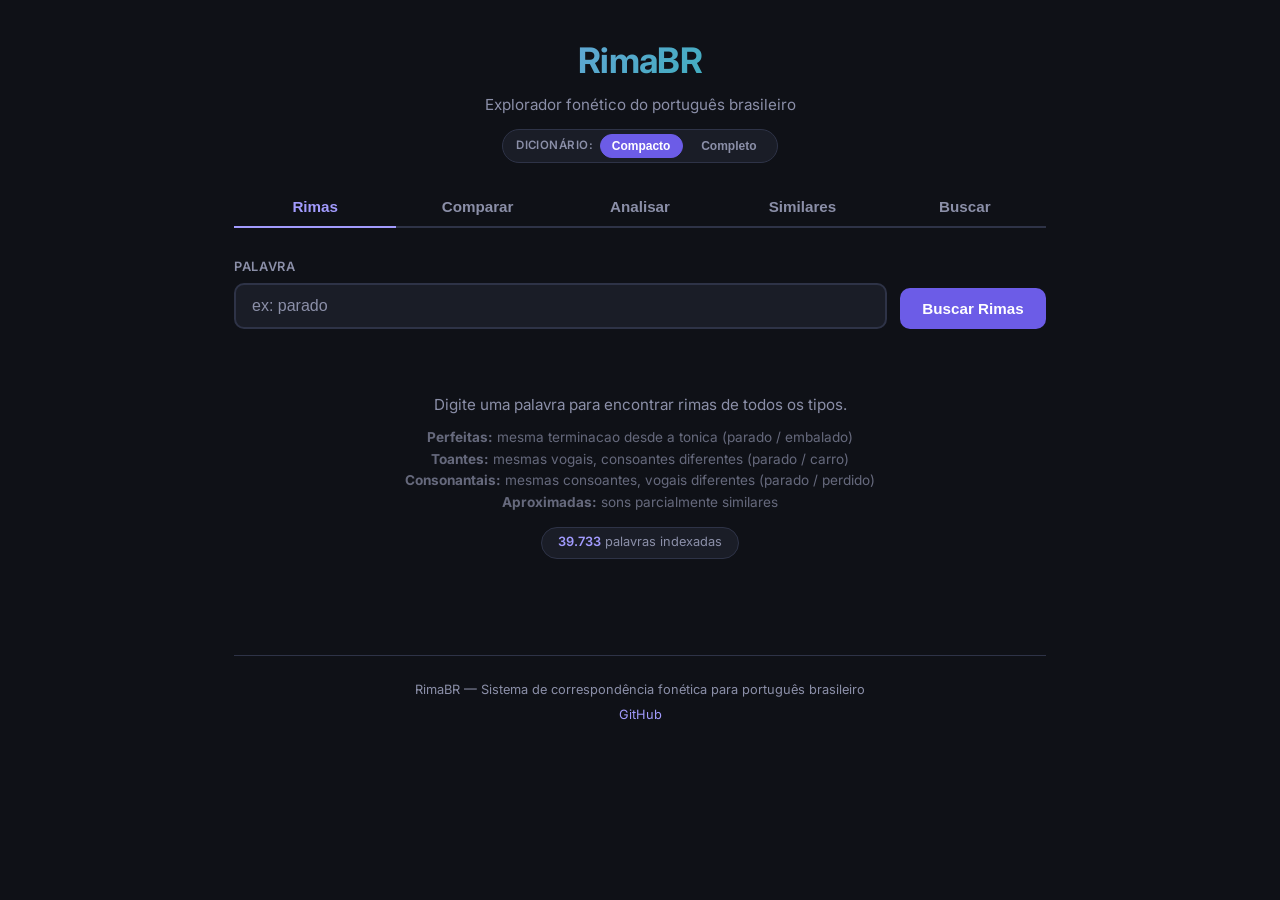
==== commit d7c3a481: "Add dictionary toggle: switch between compact (~39K) and full (~268K) - Restore original compact dat" ====
--- a/docs/index.html
+++ b/docs/index.html
@@ -14,6 +14,11 @@
     <header>
       <h1>RimaBR</h1>
       <p class="subtitle">Explorador fonético do português brasileiro</p>
+      <div class="dict-switcher" id="dict-switcher">
+        <span class="dict-label">Dicionário:</span>
+        <button class="dict-btn active" data-dict="compact" id="dict-btn-compact">Compacto</button>
+        <button class="dict-btn" data-dict="full" id="dict-btn-full">Completo</button>
+      </div>
     </header>
 
     <!-- Tab Navigation -->
--- a/docs/style.css
+++ b/docs/style.css
@@ -61,6 +61,52 @@
   font-size: 0.95rem;
 }
 
+/* Dictionary switcher */
+.dict-switcher {
+  display: inline-flex;
+  align-items: center;
+  gap: 0.4rem;
+  margin-top: 0.7rem;
+  background: var(--surface);
+  border: 1px solid var(--border);
+  border-radius: 20px;
+  padding: 0.25rem 0.5rem;
+}
+
+.dict-label {
+  font-size: 0.72rem;
+  font-weight: 600;
+  color: var(--text-dim);
+  text-transform: uppercase;
+  letter-spacing: 0.04em;
+  padding-left: 0.3rem;
+}
+
+.dict-btn {
+  padding: 0.25rem 0.7rem;
+  background: none;
+  border: 1px solid transparent;
+  border-radius: 14px;
+  color: var(--text-dim);
+  font-size: 0.75rem;
+  font-weight: 600;
+  cursor: pointer;
+  transition: all 0.15s;
+}
+
+.dict-btn:hover { color: var(--text); border-color: var(--border); }
+
+.dict-btn.active {
+  background: var(--accent);
+  border-color: var(--accent);
+  color: #fff;
+}
+
+.dict-btn.loading {
+  opacity: 0.6;
+  cursor: wait;
+}
+
 /* ===== Tab Navigation ===== */
 
 .tabs {
